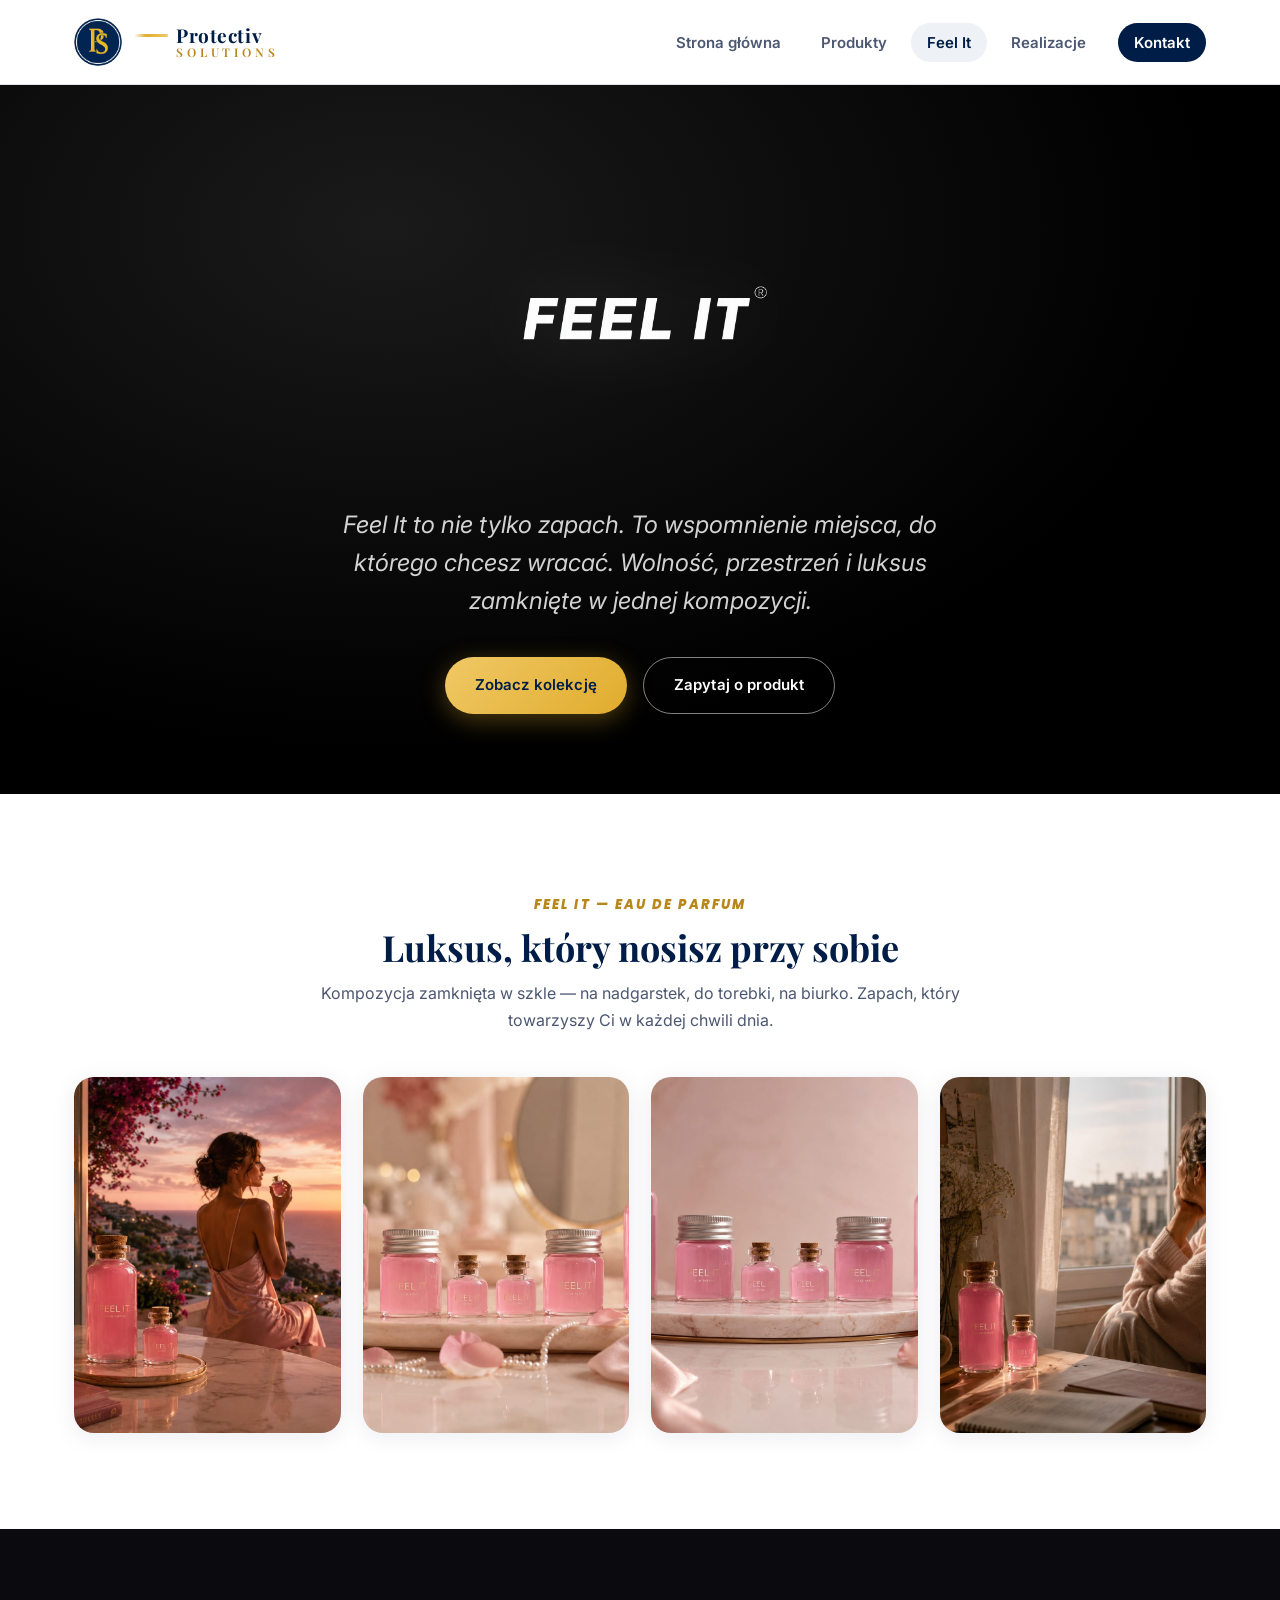
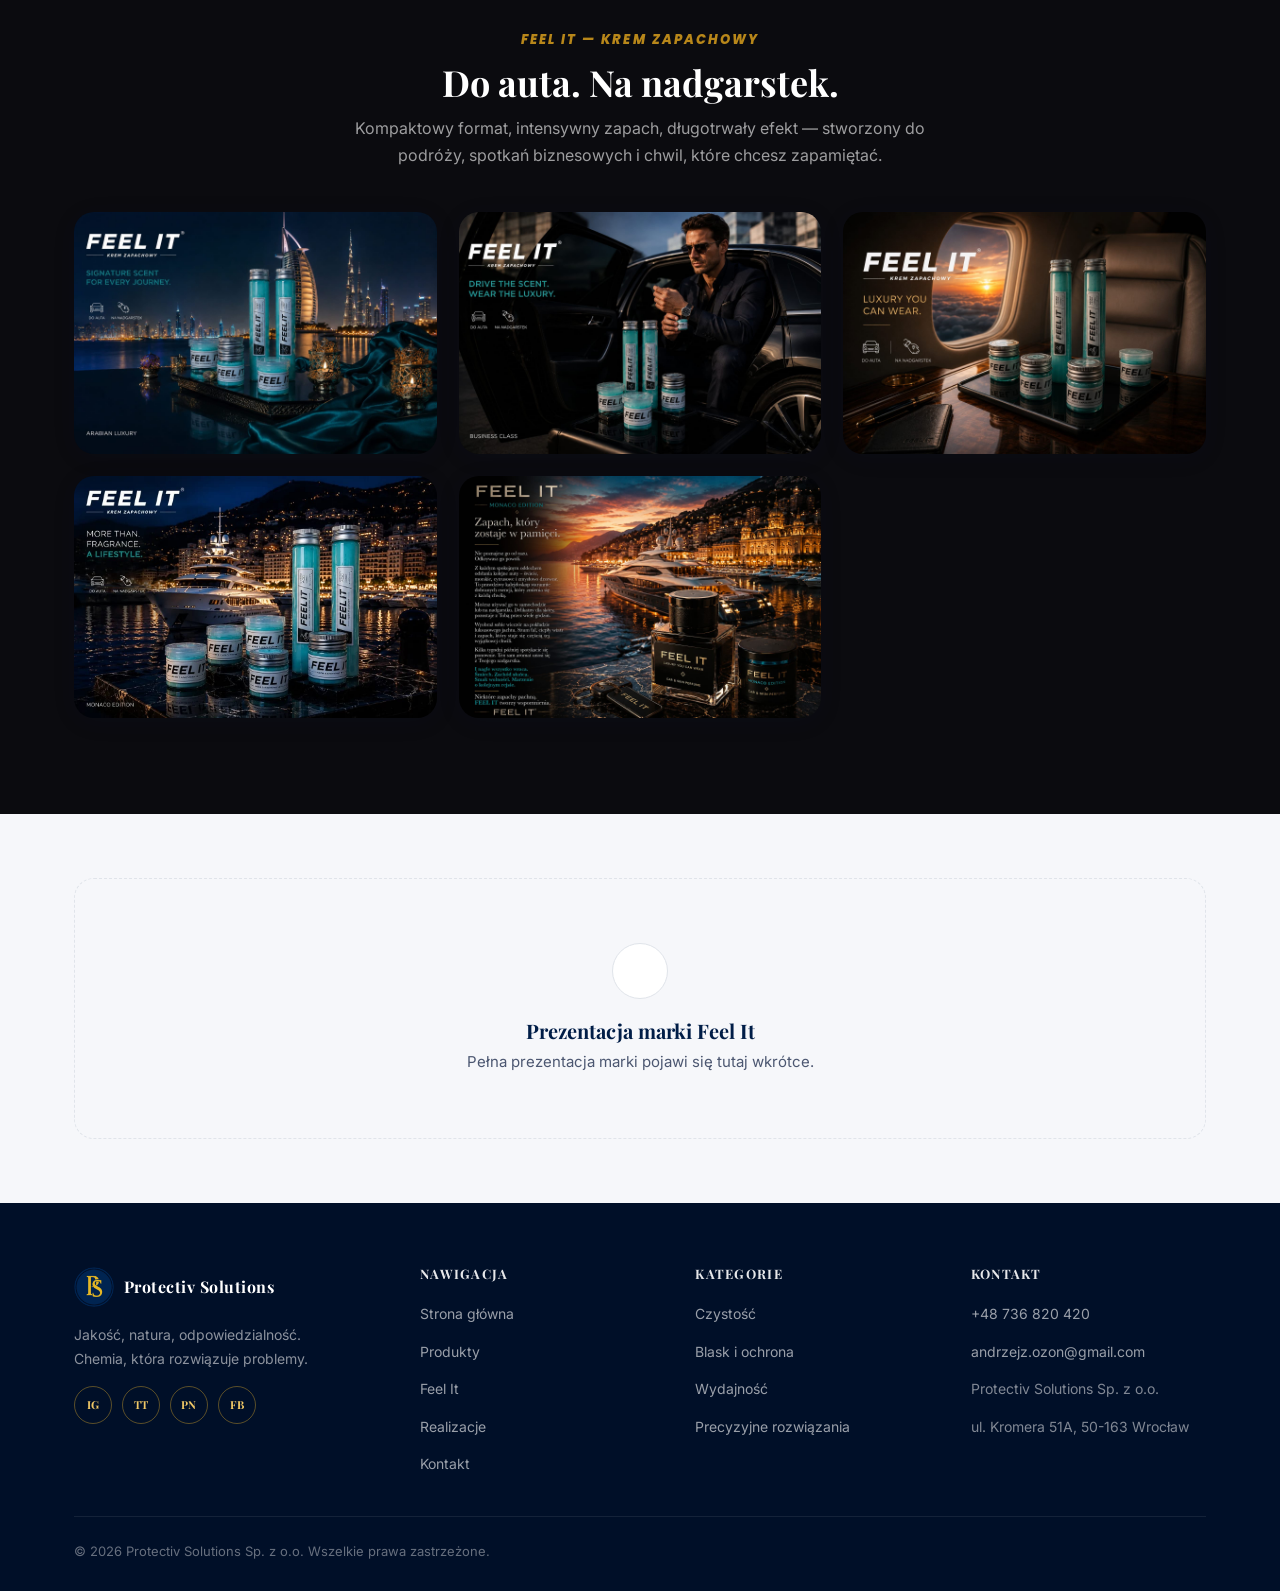
==== feel-it.html @ 3eb500e5 "feel it" ====
<!DOCTYPE html>
<html lang="pl">
<head>
  <meta charset="UTF-8" />
  <meta name="viewport" content="width=device-width, initial-scale=1.0" />
  <meta name="description" content="Feel It — marka Protectiv Solutions. Zapach, który zostaje w pamięci: Eau de Parfum i krem zapachowy do auta i na nadgarstek." />
  <title>Feel It — Protectiv Solutions</title>
  <link rel="icon" type="image/png" sizes="32x32" href="images/favicon-32.png">
  <link rel="icon" type="image/png" sizes="256x256" href="images/favicon-256.png">
  <link rel="preconnect" href="https://fonts.googleapis.com" />
  <link rel="preconnect" href="https://fonts.gstatic.com" crossorigin />
  <link href="https://fonts.googleapis.com/css2?family=Playfair+Display:wght@600;700&family=Poppins:ital,wght@0,800;1,800&family=Inter:wght@400;500;600;700&display=swap" rel="stylesheet" />
  <link rel="stylesheet" href="css/styles.css" />
  <link rel="stylesheet" href="css/realizacje.css" />
  <link rel="stylesheet" href="css/feel-it.css" />
  <script src="https://unpkg.com/lucide@latest/dist/umd/lucide.min.js" defer></script>
</head>
<body>

  <!-- ═══════════════════════════════════════════
       NAVIGATION
  ═══════════════════════════════════════════ -->
  <nav class="navbar" id="navbar">
    <div class="navbar-inner">
      <a href="index.html" class="navbar-logo">
        <img src="images/logo-icon.png" alt="Protectiv Solutions" class="navbar-logo-icon" />
        <div class="navbar-wordmark">
          <div class="navbar-wordmark-row">
            <span class="gold-dash"></span>
            <span class="navbar-wordmark-top">Protectiv</span>
          </div>
          <span class="navbar-wordmark-bottom">SOLUTIONS</span>
        </div>
      </a>
      <ul class="navbar-links" id="navbarLinks">
        <li><a href="index.html" class="navbar-link">Strona główna</a></li>
        <li><a href="produkty.html" class="navbar-link">Produkty</a></li>
        <li><a href="feel-it.html" class="navbar-link is-active">Feel It</a></li>
        <li><a href="realizacje.html" class="navbar-link">Realizacje</a></li>
        <li><a href="kontakt.html" class="navbar-link navbar-link-cta">Kontakt</a></li>
      </ul>
      <button class="navbar-hamburger" id="navbarHamburger" aria-label="Otwórz menu" aria-expanded="false">
        <span class="hamburger-bar"></span>
        <span class="hamburger-bar"></span>
        <span class="hamburger-bar"></span>
      </button>
    </div>
  </nav>

  <main>

  <!-- ═══════════════════════════════════════════
       HERO
  ═══════════════════════════════════════════ -->
  <section class="feelit-hero">
    <div class="container">
      <img src="images/feel-it/logo.png" alt="Feel It" class="feelit-hero-logo" />
      <p class="feelit-hero-tagline">Feel It to nie tylko zapach. To wspomnienie miejsca, do którego chcesz wracać. Wolność, przestrzeń i luksus zamknięte w jednej kompozycji.</p>
      <div class="feelit-hero-actions">
        <a href="#eau-de-parfum" class="btn btn-gold">Zobacz kolekcję</a>
        <a href="kontakt.html" class="btn btn-outline-light">Zapytaj o produkt</a>
      </div>
    </div>
  </section>

  <!-- ═══════════════════════════════════════════
       EAU DE PARFUM
  ═══════════════════════════════════════════ -->
  <section class="section" id="eau-de-parfum">
    <div class="container">
      <div class="feelit-collection-head">
        <span class="feelit-collection-label">Feel It — Eau de Parfum</span>
        <h2>Luksus, który nosisz przy sobie</h2>
        <p>Kompozycja zamknięta w szkle — na nadgarstek, do torebki, na biurko. Zapach, który towarzyszy Ci w każdej chwili dnia.</p>
      </div>
      <div class="feelit-gallery">
        <div class="feelit-gallery-item" data-lightbox-src="images/feel-it/luksus-1.jpg" data-lightbox-alt="Feel It — Eau de Parfum">
          <img src="images/feel-it/luksus-1.jpg" alt="Feel It — Eau de Parfum" loading="lazy" />
        </div>
        <div class="feelit-gallery-item" data-lightbox-src="images/feel-it/kilka-sztuk.jpg" data-lightbox-alt="Feel It — kolekcja flakonów">
          <img src="images/feel-it/kilka-sztuk.jpg" alt="Feel It — kolekcja flakonów" loading="lazy" />
        </div>
        <div class="feelit-gallery-item" data-lightbox-src="images/feel-it/poczatek.jpg" data-lightbox-alt="Feel It — początek historii">
          <img src="images/feel-it/poczatek.jpg" alt="Feel It — początek historii" loading="lazy" />
        </div>
        <div class="feelit-gallery-item" data-lightbox-src="images/feel-it/codziennosc.jpg" data-lightbox-alt="Feel It — w codzienności">
          <img src="images/feel-it/codziennosc.jpg" alt="Feel It — w codzienności" loading="lazy" />
        </div>
      </div>
    </div>
  </section>

  <!-- ═══════════════════════════════════════════
       KREM ZAPACHOWY
  ═══════════════════════════════════════════ -->
  <section class="section feelit-dark-section">
    <div class="container">
      <div class="feelit-collection-head">
        <span class="feelit-collection-label">Feel It — Krem zapachowy</span>
        <h2>Do auta. Na nadgarstek.</h2>
        <p>Kompaktowy format, intensywny zapach, długotrwały efekt — stworzony do podróży, spotkań biznesowych i chwil, które chcesz zapamiętać.</p>
      </div>
      <div class="feelit-gallery-dark">
        <div class="feelit-gallery-item" data-lightbox-src="images/feel-it/dubaj.jpg" data-lightbox-alt="Feel It — Arabian Luxury">
          <img src="images/feel-it/dubaj.jpg" alt="Feel It — Arabian Luxury" loading="lazy" />
        </div>
        <div class="feelit-gallery-item" data-lightbox-src="images/feel-it/biznes.jpg" data-lightbox-alt="Feel It — Business Class">
          <img src="images/feel-it/biznes.jpg" alt="Feel It — Business Class" loading="lazy" />
        </div>
        <div class="feelit-gallery-item" data-lightbox-src="images/feel-it/samolot.jpg" data-lightbox-alt="Feel It — Luxury You Can Wear">
          <img src="images/feel-it/samolot.jpg" alt="Feel It — Luxury You Can Wear" loading="lazy" />
        </div>
        <div class="feelit-gallery-item" data-lightbox-src="images/feel-it/monaco.jpg" data-lightbox-alt="Feel It — Monaco Edition">
          <img src="images/feel-it/monaco.jpg" alt="Feel It — Monaco Edition" loading="lazy" />
        </div>
        <div class="feelit-gallery-item" data-lightbox-src="images/feel-it/black-gold.jpg" data-lightbox-alt="Feel It — Monaco Edition, wersja Black &amp; Gold">
          <img src="images/feel-it/black-gold.jpg" alt="Feel It — Monaco Edition, wersja Black & Gold" loading="lazy" />
        </div>
      </div>
    </div>
  </section>

  <!-- ═══════════════════════════════════════════
       PREZENTACJA (placeholder)
  ═══════════════════════════════════════════ -->
  <section class="section-tight section-surface">
    <div class="container">
      <div class="feelit-presentation">
        <div class="feelit-presentation-icon"><i data-lucide="play-circle"></i></div>
        <h3>Prezentacja marki Feel It</h3>
        <p>Pełna prezentacja marki pojawi się tutaj wkrótce.</p>
      </div>
    </div>
  </section>

  </main>

  <!-- ═══════════════════════════════════════════
       LIGHTBOX
  ═══════════════════════════════════════════ -->
  <div class="gallery-lightbox" id="galleryLightbox">
    <button class="gallery-lightbox-close" aria-label="Zamknij"><i data-lucide="x"></i></button>
    <img src="" alt="" />
  </div>

  <!-- ═══════════════════════════════════════════
       FOOTER
  ═══════════════════════════════════════════ -->
  <footer class="site-footer">
    <div class="container">
      <div class="footer-layout">
        <div class="footer-brand">
          <div class="footer-logo-row">
            <img src="images/logo-icon.png" alt="Protectiv Solutions" class="footer-logo-icon" />
            <span class="footer-logo-text">Protectiv Solutions</span>
          </div>
          <p class="footer-tagline">Jakość, natura, odpowiedzialność. Chemia, która rozwiązuje problemy.</p>
          <div class="footer-social">
            <a href="https://www.instagram.com" target="_blank" rel="noopener" class="social-badge" aria-label="Instagram">IG</a>
            <a href="https://www.tiktok.com/@protective_solutions" target="_blank" rel="noopener" class="social-badge" aria-label="TikTok">TT</a>
            <a href="https://www.pinterest.com" target="_blank" rel="noopener" class="social-badge" aria-label="Pinterest">PN</a>
            <a href="https://www.facebook.com" target="_blank" rel="noopener" class="social-badge" aria-label="Facebook">FB</a>
          </div>
        </div>
        <div class="footer-links-group">
          <h4 class="footer-links-title">Nawigacja</h4>
          <ul class="footer-links-list">
            <li><a href="index.html" class="footer-link">Strona główna</a></li>
            <li><a href="produkty.html" class="footer-link">Produkty</a></li>
            <li><a href="feel-it.html" class="footer-link">Feel It</a></li>
            <li><a href="realizacje.html" class="footer-link">Realizacje</a></li>
            <li><a href="kontakt.html" class="footer-link">Kontakt</a></li>
          </ul>
        </div>
        <div class="footer-links-group">
          <h4 class="footer-links-title">Kategorie</h4>
          <ul class="footer-links-list">
            <li><a href="produkty.html#czystosc" class="footer-link">Czystość</a></li>
            <li><a href="produkty.html#blask-i-ochrona" class="footer-link">Blask i ochrona</a></li>
            <li><a href="produkty.html#wydajnosc" class="footer-link">Wydajność</a></li>
            <li><a href="produkty.html#precyzyjne-rozwiazania" class="footer-link">Precyzyjne rozwiązania</a></li>
          </ul>
        </div>
        <div class="footer-links-group">
          <h4 class="footer-links-title">Kontakt</h4>
          <ul class="footer-links-list">
            <li><a href="tel:+48736820420" class="footer-link">+48 736 820 420</a></li>
            <li><a href="mailto:andrzejz.ozon@gmail.com" class="footer-link">andrzejz.ozon@gmail.com</a></li>
            <li><span class="footer-link-plain">Protectiv Solutions Sp. z o.o.</span></li>
            <li><span class="footer-link-plain">ul. Kromera 51A, 50-163 Wrocław</span></li>
          </ul>
        </div>
      </div>
      <div class="footer-bottom">
        <span>© 2026 Protectiv Solutions Sp. z o.o. Wszelkie prawa zastrzeżone.</span>
      </div>
    </div>
  </footer>

  <script src="js/script.js"></script>
</body>
</html>
---- css/styles.css ----
/* ═══════════════════════════════════════════════════════════════
   PROTECTIV SOLUTIONS – STYLESHEET (base/shared)
   Fonts: Playfair Display (nagłówki/logo) + Inter (tekst)
   Paleta 60/30/10 — biały 60% / granat 30% / złoto 10%
═══════════════════════════════════════════════════════════════ */

:root {
  /* --- brand core (sampled from logo) --- */
  --color-navy:            #001d47;
  --color-navy-700:        #062a5c;
  --color-navy-600:        #0b3a78;
  --color-navy-soft:       #0f2d55;
  --color-gold:            #e0ac2c;
  --color-gold-light:      #f0c866;
  --color-gold-dark:       #b8871a;

  /* --- 60/30/10 surfaces --- */
  --color-bg:              #ffffff;
  --color-surface:         #f6f7fa;
  --color-surface-alt:     #eef1f6;
  --color-border:          #e0e4ea;

  --color-text-primary:    #10192b;
  --color-text-secondary:  #4c5771;
  --color-text-muted:      #8790a3;
  --color-text-on-navy:    #ffffff;
  --color-text-on-navy-muted: rgba(255,255,255,0.72);

  --font-display: 'Playfair Display', serif;
  --font-body:    'Inter', sans-serif;

  --radius-sm: 6px;
  --radius-md: 12px;
  --radius-lg: 20px;
  --radius-pill: 999px;

  --shadow-card:       0 4px 24px rgba(0, 29, 71, 0.08);
  --shadow-card-hover: 0 12px 40px rgba(0, 29, 71, 0.16);
  --shadow-gold:       0 6px 24px rgba(224, 172, 44, 0.35);

  --transition-fast: 0.15s ease;
  --transition-base: 0.3s ease;

  --navbar-height: 84px;
  --container-max: 1180px;
  --container-padding: 24px;
}

/* ─── RESET & BASE ───────────────────────────────────────────── */
*, *::before, *::after { box-sizing: border-box; margin: 0; padding: 0; }

html { scroll-behavior: smooth; }

body {
  font-family: var(--font-body);
  background: var(--color-bg);
  color: var(--color-text-primary);
  line-height: 1.65;
  -webkit-font-smoothing: antialiased;
}

a { color: inherit; text-decoration: none; }
ul { list-style: none; }
img { display: block; max-width: 100%; }
button { cursor: pointer; font-family: var(--font-body); border: none; background: none; }

.container {
  max-width: var(--container-max);
  margin: 0 auto;
  padding: 0 var(--container-padding);
}

h1, h2, h3, h4 { font-family: var(--font-display); font-weight: 700; color: var(--color-navy); line-height: 1.15; }

.section { padding: 96px 0; }
.section-tight { padding: 64px 0; }
.section-navy { background: var(--color-navy); color: var(--color-text-on-navy); }
.section-navy h2, .section-navy h3 { color: var(--color-text-on-navy); }
.section-surface { background: var(--color-surface); }

.section-eyebrow {
  display: inline-flex;
  align-items: center;
  gap: 10px;
  font-family: var(--font-body);
  font-size: 13px;
  font-weight: 700;
  letter-spacing: 0.16em;
  text-transform: uppercase;
  color: var(--color-gold-dark);
  margin-bottom: 14px;
}
.section-navy .section-eyebrow { color: var(--color-gold); }
.section-eyebrow::before {
  content: '';
  display: block;
  width: 30px;
  height: 2px;
  background: linear-gradient(90deg, var(--color-gold), transparent);
}

.section-title { font-size: clamp(28px, 4vw, 42px); margin-bottom: 18px; }
.section-lead { font-size: 17px; color: var(--color-text-secondary); max-width: 640px; }
.section-navy .section-lead { color: var(--color-text-on-navy-muted); }
.section-head { margin-bottom: 48px; }
.section-head-center { text-align: center; margin-left: auto; margin-right: auto; }
.section-head-center .section-lead { margin-left: auto; margin-right: auto; }

/* ─── ELONGATED GOLD DASH (brand motif) ──────────────────────── */
.gold-dash {
  display: inline-block;
  width: 34px;
  height: 3px;
  border-radius: var(--radius-pill);
  background: linear-gradient(90deg, transparent, var(--color-gold) 35%, var(--color-gold-light));
  vertical-align: middle;
}
.gold-dash-end { background: linear-gradient(90deg, var(--color-gold-light), var(--color-gold) 65%, transparent); }

/* ─── BUTTONS ─────────────────────────────────────────────────── */
.btn {
  display: inline-flex;
  align-items: center;
  gap: 10px;
  padding: 15px 30px;
  border-radius: var(--radius-pill);
  font-family: var(--font-body);
  font-weight: 600;
  font-size: 15px;
  letter-spacing: 0.01em;
  transition: transform var(--transition-fast), box-shadow var(--transition-fast), background var(--transition-fast), color var(--transition-fast);
  white-space: nowrap;
}
.btn-gold {
  background: linear-gradient(135deg, var(--color-gold-light), var(--color-gold));
  color: var(--color-navy);
  box-shadow: var(--shadow-gold);
}
.btn-gold:hover { transform: translateY(-2px); box-shadow: 0 14px 32px rgba(224, 172, 44, 0.45); }

.btn-outline-navy {
  border: 1.5px solid var(--color-navy);
  color: var(--color-navy);
}
.btn-outline-navy:hover { background: var(--color-navy); color: #fff; }

.btn-outline-light {
  border: 1.5px solid rgba(255,255,255,0.5);
  color: #fff;
}
.btn-outline-light:hover { background: #fff; color: var(--color-navy); }

/* ─── NAVBAR ──────────────────────────────────────────────────── */
.navbar {
  position: sticky;
  top: 0;
  z-index: 100;
  background: rgba(255,255,255,0.96);
  backdrop-filter: blur(10px);
  border-bottom: 1px solid var(--color-border);
}
.navbar-inner {
  max-width: var(--container-max);
  margin: 0 auto;
  padding: 0 var(--container-padding);
  height: var(--navbar-height);
  display: flex;
  align-items: center;
  justify-content: space-between;
  gap: 24px;
}

.navbar-logo { display: flex; align-items: center; gap: 12px; }
.navbar-logo-icon { width: 48px; height: 48px; border-radius: 50%; }
.navbar-wordmark { display: flex; flex-direction: column; line-height: 1.05; }
.navbar-wordmark-row { display: flex; align-items: center; gap: 8px; }
.navbar-wordmark-top {
  font-family: var(--font-display);
  font-size: 19px;
  font-weight: 700;
  color: var(--color-navy);
  letter-spacing: 0.03em;
}
.navbar-wordmark-bottom {
  font-family: var(--font-display);
  font-size: 12px;
  font-weight: 600;
  letter-spacing: 0.32em;
  color: var(--color-gold-dark);
  margin-left: 42px;
}

.navbar-links { display: flex; align-items: center; gap: 8px; }
.navbar-link {
  padding: 10px 16px;
  border-radius: var(--radius-pill);
  font-size: 15px;
  font-weight: 600;
  color: var(--color-text-secondary);
  transition: color var(--transition-fast), background var(--transition-fast);
}
.navbar-link:hover { color: var(--color-navy); background: var(--color-surface); }
.navbar-link.is-active { color: var(--color-navy); background: var(--color-surface-alt); }
.navbar-link-cta {
  background: var(--color-navy);
  color: #fff !important;
  margin-left: 8px;
}
.navbar-link-cta:hover { background: var(--color-navy-700); }

.navbar-hamburger {
  display: none;
  flex-direction: column;
  justify-content: center;
  gap: 5px;
  width: 40px;
  height: 40px;
}
.hamburger-bar { width: 22px; height: 2px; background: var(--color-navy); border-radius: 2px; transition: transform var(--transition-fast), opacity var(--transition-fast); margin: 0 auto; }
.navbar-hamburger.is-open .hamburger-bar:nth-child(1) { transform: translateY(7px) rotate(45deg); }
.navbar-hamburger.is-open .hamburger-bar:nth-child(2) { opacity: 0; }
.navbar-hamburger.is-open .hamburger-bar:nth-child(3) { transform: translateY(-7px) rotate(-45deg); }

/* ─── HERO ────────────────────────────────────────────────────── */
.hero {
  position: relative;
  background: radial-gradient(ellipse at top right, var(--color-navy-600) 0%, var(--color-navy) 55%, #000f28 100%);
  color: #fff;
  overflow: hidden;
  padding: 100px 0 110px;
}
.hero::before {
  content: '';
  position: absolute;
  inset: 0;
  background-image:
    linear-gradient(rgba(224,172,44,0.06) 1px, transparent 1px),
    linear-gradient(90deg, rgba(224,172,44,0.06) 1px, transparent 1px);
  background-size: 48px 48px;
  mask-image: radial-gradient(ellipse at center, black, transparent 75%);
  pointer-events: none;
}
.hero-inner {
  position: relative;
  max-width: var(--container-max);
  margin: 0 auto;
  padding: 0 var(--container-padding);
  text-align: center;
  display: flex;
  flex-direction: column;
  align-items: center;
}
.hero-icon { width: 96px; height: 96px; border-radius: 50%; margin-bottom: 28px; box-shadow: 0 0 0 1px rgba(224,172,44,0.4), 0 20px 60px rgba(0,0,0,0.45); }
.hero-badge {
  display: inline-flex;
  align-items: center;
  gap: 8px;
  padding: 8px 18px;
  border-radius: var(--radius-pill);
  border: 1px solid rgba(224,172,44,0.4);
  background: rgba(224,172,44,0.08);
  color: var(--color-gold-light);
  font-size: 13px;
  font-weight: 600;
  letter-spacing: 0.08em;
  text-transform: uppercase;
  margin-bottom: 24px;
}
.hero-title {
  font-size: clamp(34px, 6vw, 58px);
  color: #fff;
  max-width: 820px;
  margin-bottom: 22px;
}
.hero-title em { color: var(--color-gold-light); font-style: normal; }
.hero-subtitle {
  font-size: 18px;
  color: rgba(255,255,255,0.78);
  max-width: 620px;
  margin-bottom: 40px;
}
.hero-actions { display: flex; gap: 16px; flex-wrap: wrap; justify-content: center; margin-bottom: 56px; }
.hero-stats {
  display: flex;
  gap: 0;
  border-top: 1px solid rgba(255,255,255,0.12);
  padding-top: 32px;
  width: 100%;
  max-width: 640px;
  justify-content: space-between;
}
.hero-stat { display: flex; flex-direction: column; gap: 4px; }
.hero-stat-value { font-family: var(--font-display); font-size: 30px; font-weight: 700; color: var(--color-gold-light); }
.hero-stat-label { font-size: 13px; color: rgba(255,255,255,0.6); }

/* ─── CARD GRID (misja / kategorie skrót) ────────────────────── */
.value-grid {
  display: grid;
  grid-template-columns: repeat(3, 1fr);
  gap: 28px;
}
.value-card {
  background: #fff;
  border: 1px solid var(--color-border);
  border-radius: var(--radius-lg);
  padding: 32px;
  box-shadow: var(--shadow-card);
  transition: transform var(--transition-base), box-shadow var(--transition-base);
}
.value-card:hover { transform: translateY(-4px); box-shadow: var(--shadow-card-hover); }
.value-card-icon {
  width: 52px; height: 52px;
  border-radius: 14px;
  background: var(--color-navy);
  color: var(--color-gold-light);
  display: flex; align-items: center; justify-content: center;
  margin-bottom: 20px;
}
.value-card-icon svg { width: 24px; height: 24px; }
.value-card h3 { font-size: 19px; margin-bottom: 10px; }
.value-card p { font-size: 15px; color: var(--color-text-secondary); }

.mission-layout { display: grid; grid-template-columns: 0.85fr 1.15fr; gap: 64px; align-items: center; }
.mission-media { border-radius: var(--radius-lg); overflow: hidden; box-shadow: var(--shadow-card); }
.mission-copy p { color: var(--color-text-on-navy-muted); font-size: 16px; margin-bottom: 18px; }
.mission-copy p:last-child { margin-bottom: 0; color: var(--color-gold-light); font-weight: 600; font-family: var(--font-display); font-size: 20px; }

/* ─── CATEGORY TEASER (index) ────────────────────────────────── */
.category-teaser-grid { display: grid; grid-template-columns: repeat(4, 1fr); gap: 24px; }
.category-teaser {
  position: relative;
  border-radius: var(--radius-lg);
  padding: 28px 24px;
  background: var(--color-surface);
  border: 1px solid var(--color-border);
  transition: transform var(--transition-base), box-shadow var(--transition-base), border-color var(--transition-base);
}
.category-teaser:hover { transform: translateY(-6px); box-shadow: var(--shadow-card-hover); border-color: var(--color-gold); }
.category-teaser-index { font-family: var(--font-display); font-size: 13px; color: var(--color-gold-dark); font-weight: 700; letter-spacing: 0.1em; margin-bottom: 14px; }
.category-teaser h3 { font-size: 18px; margin-bottom: 10px; }
.category-teaser p { font-size: 14px; color: var(--color-text-secondary); margin-bottom: 18px; }
.category-teaser-link { font-size: 14px; font-weight: 700; color: var(--color-navy); display: inline-flex; align-items: center; gap: 6px; }
.category-teaser-link svg { width: 15px; height: 15px; transition: transform var(--transition-fast); }
.category-teaser:hover .category-teaser-link svg { transform: translateX(4px); }

/* ─── MARKI / PARTNERZY STRIP ────────────────────────────────── */
.brand-strip-label { font-size: 13px; font-weight: 700; letter-spacing: 0.14em; text-transform: uppercase; color: var(--color-text-muted); text-align: center; margin-bottom: 28px; }
.brand-strip-row { display: flex; align-items: center; justify-content: center; gap: 40px; flex-wrap: wrap; margin-bottom: 56px; }
.brand-strip-row:last-child { margin-bottom: 0; }
.brand-logo {
  height: 64px; width: 64px;
  border-radius: 14px;
  object-fit: cover;
  filter: grayscale(15%);
  box-shadow: var(--shadow-card);
  transition: transform var(--transition-fast), filter var(--transition-fast);
}
.brand-logo:hover { transform: scale(1.06); filter: grayscale(0); }
.brand-logo-wide { width: auto; max-width: 140px; height: 56px; object-fit: contain; background: #fff; padding: 8px 14px; }

/* ─── CTA BAND ────────────────────────────────────────────────── */
.cta-band {
  background: linear-gradient(120deg, var(--color-navy), var(--color-navy-600));
  border-radius: var(--radius-lg);
  padding: 56px;
  display: flex;
  align-items: center;
  justify-content: space-between;
  gap: 32px;
  flex-wrap: wrap;
  color: #fff;
}
.cta-band h2 { color: #fff; margin-bottom: 8px; font-size: 28px; }
.cta-band p { color: rgba(255,255,255,0.75); }
.cta-band-actions { display: flex; gap: 14px; flex-wrap: wrap; }

/* ─── FOOTER ──────────────────────────────────────────────────── */
.site-footer { background: #000f28; color: rgba(255,255,255,0.7); padding: 64px 0 28px; }
.footer-layout { display: grid; grid-template-columns: 1.3fr 1fr 1fr 1fr; gap: 40px; padding-bottom: 40px; border-bottom: 1px solid rgba(255,255,255,0.08); }
.footer-brand { display: flex; flex-direction: column; gap: 16px; }
.footer-logo-row { display: flex; align-items: center; gap: 10px; }
.footer-logo-icon { width: 40px; height: 40px; border-radius: 50%; }
.footer-logo-text { font-family: var(--font-display); font-size: 16px; font-weight: 700; color: #fff; letter-spacing: 0.03em; }
.footer-tagline { font-size: 14px; color: rgba(255,255,255,0.55); max-width: 240px; }
.footer-social { display: flex; gap: 10px; }
.social-badge {
  width: 38px; height: 38px;
  border-radius: 50%;
  border: 1px solid rgba(224,172,44,0.4);
  display: flex; align-items: center; justify-content: center;
  font-family: var(--font-display);
  font-size: 11px;
  font-weight: 700;
  letter-spacing: 0.02em;
  color: var(--color-gold-light);
  transition: background var(--transition-fast), color var(--transition-fast), transform var(--transition-fast);
}
.social-badge:hover { background: var(--color-gold); color: var(--color-navy); transform: translateY(-2px); }

.footer-links-title { font-size: 13px; font-weight: 700; letter-spacing: 0.1em; text-transform: uppercase; color: rgba(255,255,255,0.9); margin-bottom: 18px; }
.footer-links-list { display: flex; flex-direction: column; gap: 11px; }
.footer-link { font-size: 14px; color: rgba(255,255,255,0.6); transition: color var(--transition-fast); }
.footer-link:hover { color: var(--color-gold-light); }
.footer-link-plain { font-size: 14px; color: rgba(255,255,255,0.5); }

.footer-bottom { padding-top: 24px; display: flex; align-items: center; justify-content: space-between; flex-wrap: wrap; gap: 12px; font-size: 13px; color: rgba(255,255,255,0.4); }

/* ─── RESPONSIVE ──────────────────────────────────────────────── */
@media (max-width: 960px) {
  .mission-layout { grid-template-columns: 1fr; }
  .value-grid { grid-template-columns: 1fr 1fr; }
  .category-teaser-grid { grid-template-columns: 1fr 1fr; }
  .footer-layout { grid-template-columns: 1fr 1fr; }
}

@media (max-width: 780px) {
  .navbar-links {
    position: fixed;
    top: var(--navbar-height);
    left: 0;
    right: 0;
    background: #fff;
    flex-direction: column;
    align-items: stretch;
    padding: 16px;
    gap: 4px;
    border-bottom: 1px solid var(--color-border);
    box-shadow: var(--shadow-card);
    transform: translateY(-130%);
    opacity: 0;
    transition: transform var(--transition-base), opacity var(--transition-base);
  }
  .navbar-links.is-open { transform: translateY(0); opacity: 1; }
  .navbar-link { text-align: center; }
  .navbar-link-cta { margin-left: 0; }
  .navbar-hamburger { display: flex; }
  .navbar-wordmark-bottom { margin-left: 0; }

  .value-grid { grid-template-columns: 1fr; }
  .category-teaser-grid { grid-template-columns: 1fr; }
  .footer-layout { grid-template-columns: 1fr; }
  .cta-band { padding: 36px; flex-direction: column; text-align: center; }
  .hero-stats { flex-wrap: wrap; gap: 24px; justify-content: center; }
}
---- css/realizacje.css ----
/* ═══════════════════════════════════════════════════════════════
   REALIZACJE – galeria multimedialna
═══════════════════════════════════════════════════════════════ */

.gallery-grid {
  column-count: 4;
  column-gap: 22px;
}
.gallery-item {
  position: relative;
  border-radius: var(--radius-lg);
  overflow: hidden;
  background: var(--color-navy);
  box-shadow: var(--shadow-card);
  cursor: zoom-in;
  break-inside: avoid;
  margin-bottom: 22px;
  display: block;
}
.gallery-item img {
  display: block;
  width: 100%;
  height: auto;
  transition: transform 0.5s ease;
}
.gallery-item:hover img { transform: scale(1.06); }
.gallery-item-caption {
  position: absolute;
  inset: auto 0 0 0;
  padding: 14px 16px;
  background: linear-gradient(0deg, rgba(0,15,40,0.88), transparent);
  color: #fff;
}
.gallery-item-caption p { font-family: var(--font-display); font-size: 15px; }

@media (max-width: 1080px) {
  .gallery-grid { column-count: 3; }
}
@media (max-width: 780px) {
  .gallery-grid { column-count: 2; }
}
@media (max-width: 480px) {
  .gallery-grid { column-count: 1; }
}

.gallery-lightbox {
  position: fixed;
  inset: 0;
  background: rgba(0, 8, 22, 0.92);
  display: flex;
  align-items: center;
  justify-content: center;
  padding: 40px;
  z-index: 200;
  opacity: 0;
  pointer-events: none;
  transition: opacity var(--transition-base);
}
.gallery-lightbox.is-open { opacity: 1; pointer-events: auto; }
.gallery-lightbox img { max-width: 100%; max-height: 86vh; border-radius: var(--radius-md); box-shadow: 0 30px 80px rgba(0,0,0,0.5); }
.gallery-lightbox-close {
  position: absolute;
  top: 28px; right: 32px;
  width: 44px; height: 44px;
  border-radius: 50%;
  border: 1px solid rgba(255,255,255,0.3);
  color: #fff;
  display: flex; align-items: center; justify-content: center;
}
.gallery-lightbox-close:hover { background: var(--color-gold); border-color: var(--color-gold); color: var(--color-navy); }

.social-embed-band {
  background: var(--color-navy);
  border-radius: var(--radius-lg);
  padding: 56px;
  display: flex;
  align-items: center;
  justify-content: space-between;
  gap: 32px;
  flex-wrap: wrap;
  color: #fff;
}
.social-embed-band-icon {
  width: 64px; height: 64px;
  border-radius: 50%;
  background: linear-gradient(135deg, var(--color-gold-light), var(--color-gold));
  display: flex; align-items: center; justify-content: center;
  color: var(--color-navy);
  font-family: var(--font-display);
  font-weight: 700;
  font-size: 18px;
  flex-shrink: 0;
}
.social-embed-band-text h3 { color: #fff; font-size: 22px; margin-bottom: 6px; }
.social-embed-band-text p { color: rgba(255,255,255,0.7); font-size: 15px; }
.social-embed-band-left { display: flex; align-items: center; gap: 20px; }

@media (max-width: 620px) {
  .social-embed-band { padding: 32px; }
}
---- css/feel-it.css ----
/* ═══════════════════════════════════════════════════════════════
   FEEL IT — strona marki
   Font wordmarku: Poppins ExtraBold + skew (przybliżenie logotypu)
═══════════════════════════════════════════════════════════════ */

.feelit-wordmark {
  font-family: 'Poppins', sans-serif;
  font-weight: 800;
  font-style: italic;
  letter-spacing: -0.01em;
  transform: skewX(-6deg);
  display: inline-block;
}

/* ─── HERO ────────────────────────────────────────────────────── */
.feelit-hero {
  position: relative;
  background: radial-gradient(ellipse at 30% 20%, #1a1a1a 0%, #000 65%);
  color: #fff;
  padding: 90px 0 80px;
  overflow: hidden;
  text-align: center;
}
.feelit-hero-logo {
  max-width: 460px;
  width: 80%;
  margin: 0 auto 8px;
  filter: drop-shadow(0 0 40px rgba(255,255,255,0.15));
}
.feelit-hero-tagline {
  font-size: clamp(18px, 2.4vw, 24px);
  line-height: 1.6;
  max-width: 680px;
  margin: 24px auto 36px;
  color: rgba(255,255,255,0.82);
  font-style: italic;
}
.feelit-hero-actions { display: flex; gap: 16px; justify-content: center; flex-wrap: wrap; }

/* ─── SECTION HEADS ──────────────────────────────────────────── */
.feelit-collection-head { text-align: center; max-width: 640px; margin: 0 auto 44px; }
.feelit-collection-label {
  font-family: 'Poppins', sans-serif;
  font-weight: 800;
  font-style: italic;
  font-size: 13px;
  letter-spacing: 0.16em;
  text-transform: uppercase;
  color: var(--color-gold-dark);
  margin-bottom: 12px;
  display: inline-block;
}
.feelit-collection-head h2 { font-size: clamp(26px, 3.6vw, 36px); margin-bottom: 12px; }
.feelit-collection-head p { color: var(--color-text-secondary); font-size: 16px; }

/* ─── GALLERY (Eau de Parfum, jasna sekcja) ─────────────────── */
.feelit-gallery {
  display: grid;
  grid-template-columns: repeat(4, 1fr);
  gap: 22px;
}
.feelit-gallery-item {
  border-radius: var(--radius-lg);
  overflow: hidden;
  box-shadow: var(--shadow-card);
  cursor: zoom-in;
  aspect-ratio: 3/4;
}
.feelit-gallery-item img { width: 100%; height: 100%; object-fit: cover; transition: transform .5s ease; }
.feelit-gallery-item:hover img { transform: scale(1.06); }

/* ─── GALLERY (Krem zapachowy, ciemna sekcja) ───────────────── */
.feelit-dark-section { background: #0b0b0f; }
.feelit-dark-section .feelit-collection-head p { color: rgba(255,255,255,0.6); }
.feelit-dark-section .feelit-collection-head h2 { color: #fff; }
.feelit-gallery-dark {
  display: grid;
  grid-template-columns: repeat(3, 1fr);
  gap: 22px;
}
.feelit-gallery-dark .feelit-gallery-item { aspect-ratio: 3/2; }

/* ─── PREZENTACJA (placeholder) ─────────────────────────────── */
.feelit-presentation {
  border: 1.5px dashed var(--color-border);
  border-radius: var(--radius-lg);
  padding: 64px 32px;
  text-align: center;
  background: var(--color-surface);
}
.feelit-presentation-icon {
  width: 56px; height: 56px;
  border-radius: 50%;
  background: #fff;
  border: 1px solid var(--color-border);
  display: flex; align-items: center; justify-content: center;
  margin: 0 auto 20px;
  color: var(--color-gold-dark);
}
.feelit-presentation-icon svg { width: 24px; height: 24px; }
.feelit-presentation h3 { font-size: 20px; margin-bottom: 8px; }
.feelit-presentation p { color: var(--color-text-secondary); font-size: 15px; max-width: 420px; margin: 0 auto; }

@media (max-width: 960px) {
  .feelit-gallery { grid-template-columns: 1fr 1fr; }
  .feelit-gallery-dark { grid-template-columns: 1fr 1fr; }
}
@media (max-width: 560px) {
  .feelit-gallery { grid-template-columns: 1fr; }
  .feelit-gallery-dark { grid-template-columns: 1fr; }
}
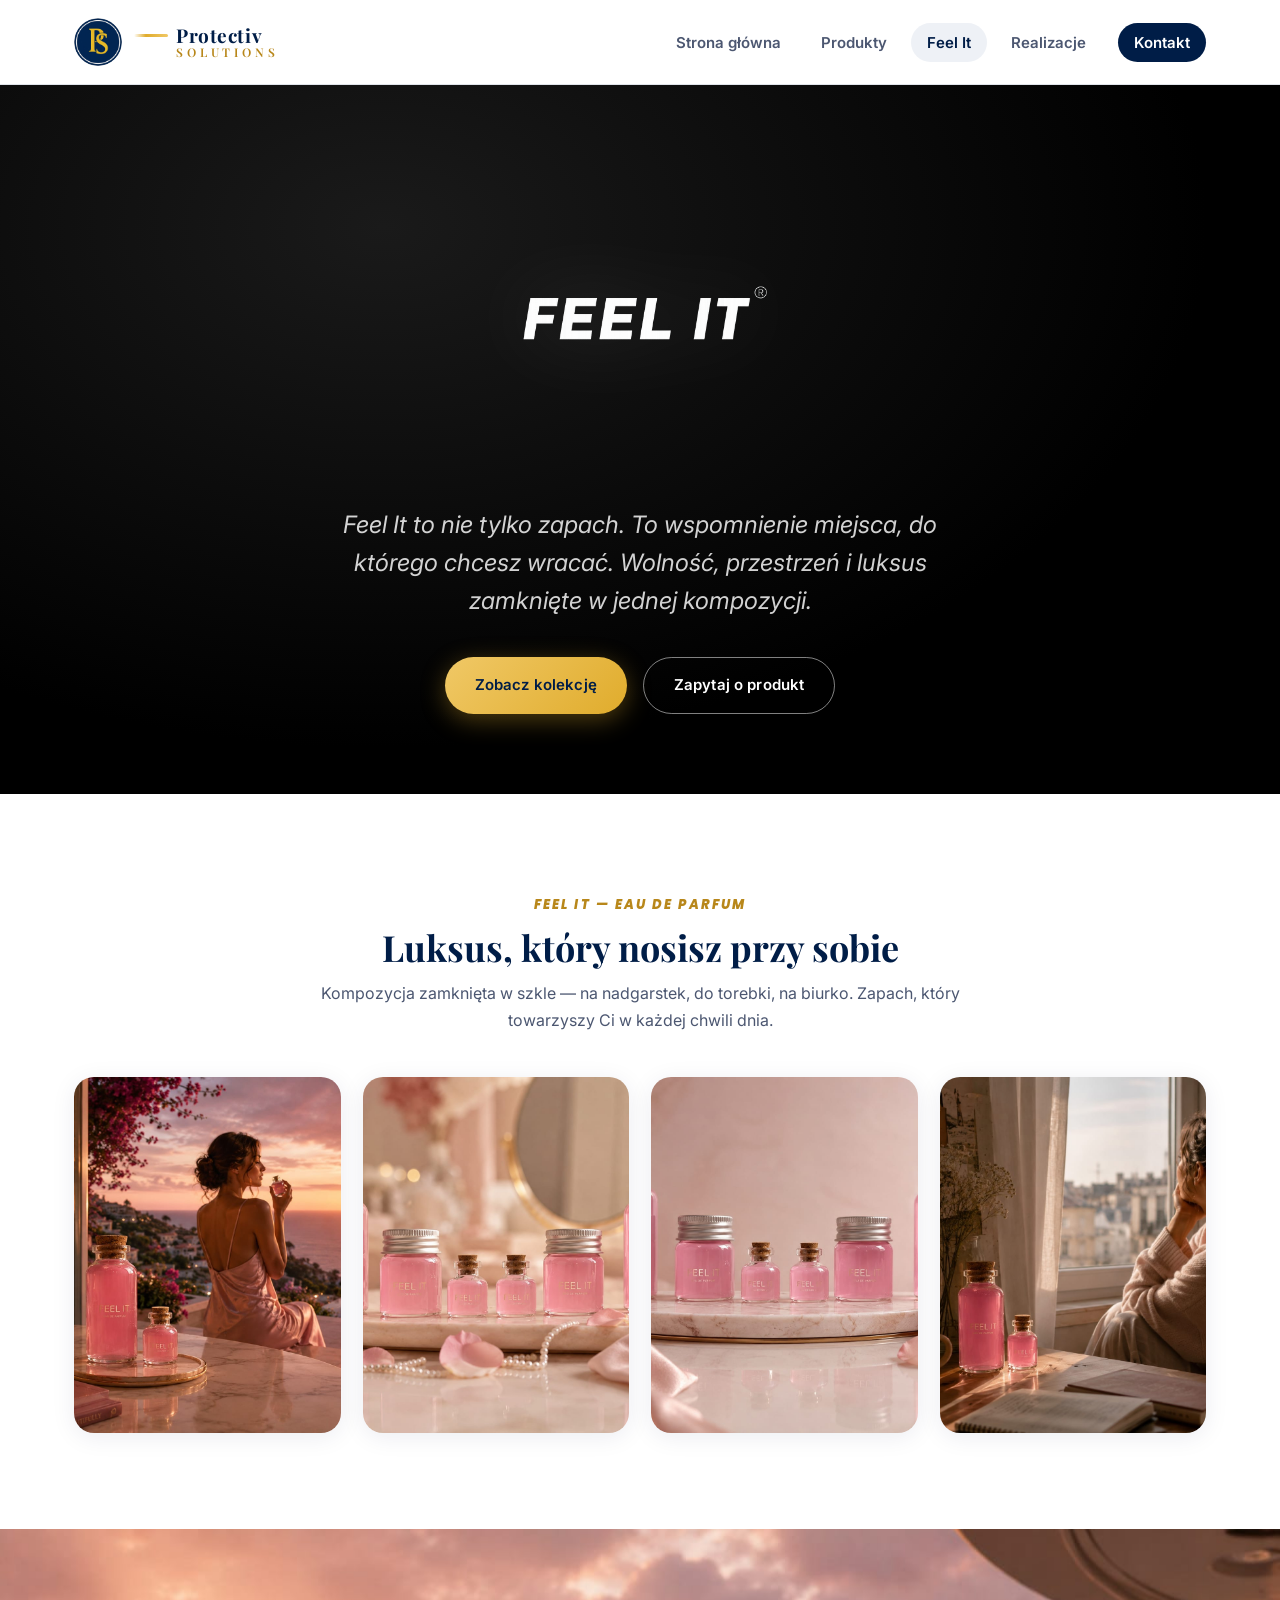
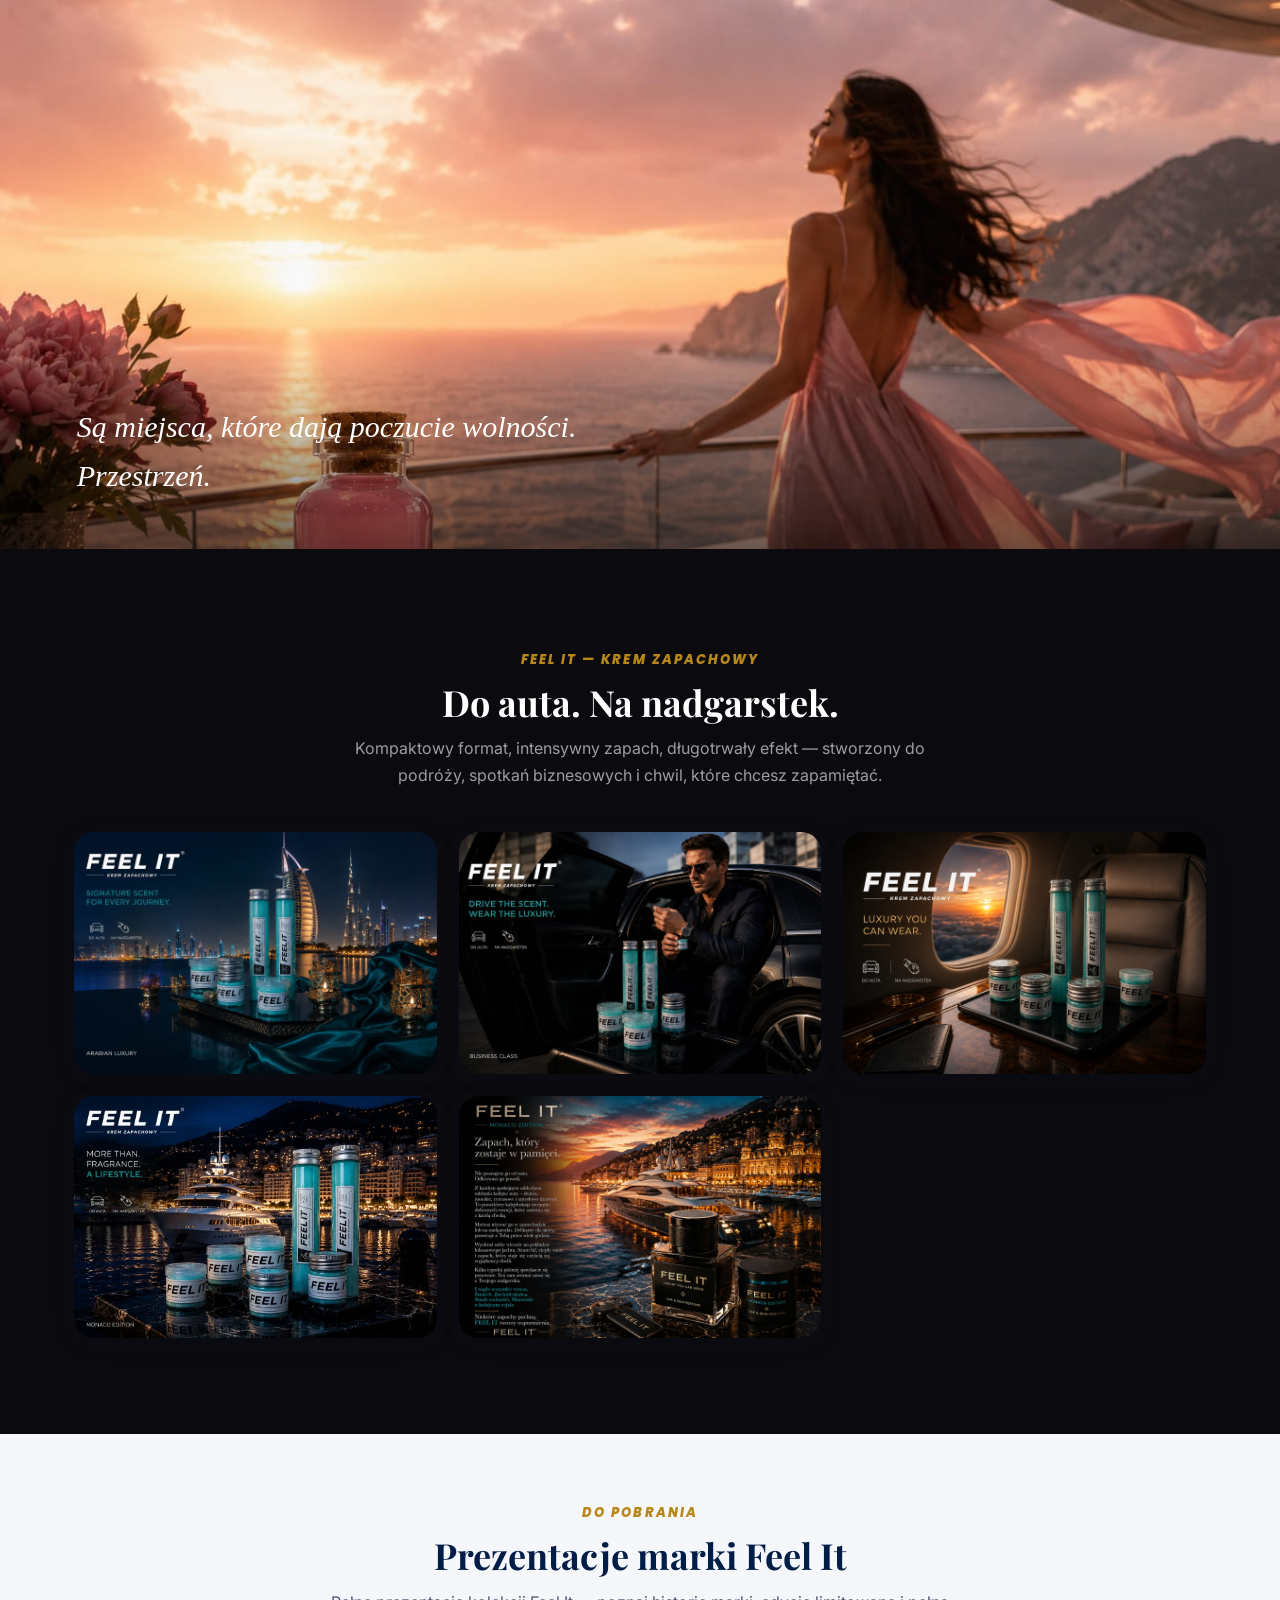
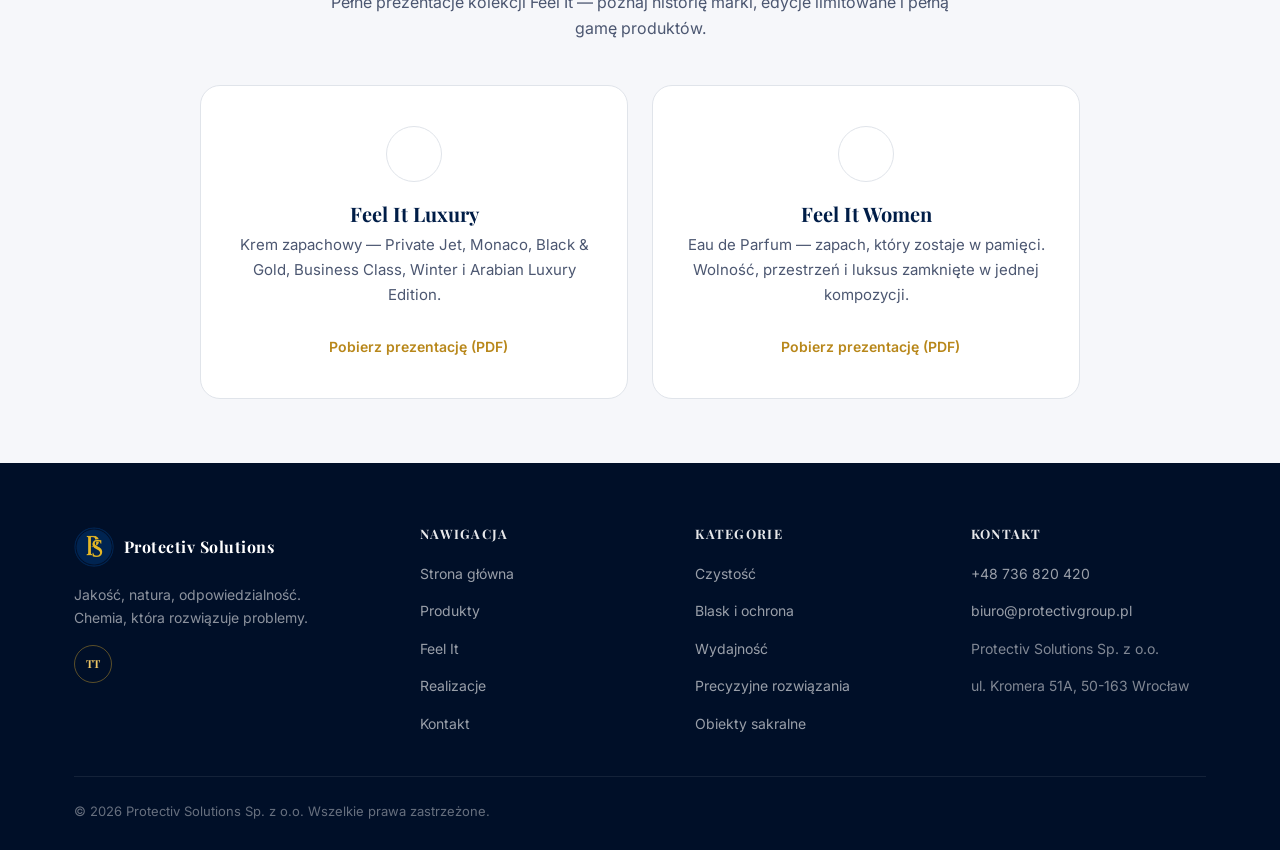
==== commit f4011ea8: "zmiany w html, nowe pdf oraz php" ====
--- a/feel-it.html
+++ b/feel-it.html
@@ -91,6 +91,16 @@
   </section>
 
   <!-- ═══════════════════════════════════════════
+       LIFESTYLE BANNER
+  ═══════════════════════════════════════════ -->
+  <section class="feelit-lifestyle" data-lightbox-src="images/feel-it/feel-it-woman.jpeg" data-lightbox-alt="Feel It — poczucie wolności">
+    <img src="images/feel-it/feel-it-woman.jpeg" alt="Feel It — poczucie wolności" loading="lazy" />
+    <div class="feelit-lifestyle-quote">
+      <p>Są miejsca, które dają poczucie wolności. Przestrzeń.</p>
+    </div>
+  </section>
+
+  <!-- ═══════════════════════════════════════════
        KREM ZAPACHOWY
   ═══════════════════════════════════════════ -->
   <section class="section feelit-dark-section">
@@ -121,14 +131,28 @@
   </section>
 
   <!-- ═══════════════════════════════════════════
-       PREZENTACJA (placeholder)
+       PREZENTACJE MARKI
   ═══════════════════════════════════════════ -->
   <section class="section-tight section-surface">
     <div class="container">
-      <div class="feelit-presentation">
-        <div class="feelit-presentation-icon"><i data-lucide="play-circle"></i></div>
-        <h3>Prezentacja marki Feel It</h3>
-        <p>Pełna prezentacja marki pojawi się tutaj wkrótce.</p>
+      <div class="feelit-collection-head">
+        <span class="feelit-collection-label">Do pobrania</span>
+        <h2>Prezentacje marki Feel It</h2>
+        <p>Pełne prezentacje kolekcji Feel It — poznaj historię marki, edycje limitowane i pełną gamę produktów.</p>
+      </div>
+      <div class="feelit-presentations-grid">
+        <a href="pdf/feel-it-luxury.pdf" target="_blank" rel="noopener" class="feelit-presentation-card">
+          <div class="feelit-presentation-icon"><i data-lucide="file-text"></i></div>
+          <h3>Feel It Luxury</h3>
+          <p>Krem zapachowy — Private Jet, Monaco, Black &amp; Gold, Business Class, Winter i Arabian Luxury Edition.</p>
+          <span class="feelit-presentation-link"><i data-lucide="download"></i> Pobierz prezentację (PDF)</span>
+        </a>
+        <a href="pdf/feel-it-women.pdf" target="_blank" rel="noopener" class="feelit-presentation-card">
+          <div class="feelit-presentation-icon"><i data-lucide="file-text"></i></div>
+          <h3>Feel It Women</h3>
+          <p>Eau de Parfum — zapach, który zostaje w pamięci. Wolność, przestrzeń i luksus zamknięte w jednej kompozycji.</p>
+          <span class="feelit-presentation-link"><i data-lucide="download"></i> Pobierz prezentację (PDF)</span>
+        </a>
       </div>
     </div>
   </section>
@@ -156,10 +180,7 @@
           </div>
           <p class="footer-tagline">Jakość, natura, odpowiedzialność. Chemia, która rozwiązuje problemy.</p>
           <div class="footer-social">
-            <a href="https://www.instagram.com" target="_blank" rel="noopener" class="social-badge" aria-label="Instagram">IG</a>
             <a href="https://www.tiktok.com/@protective_solutions" target="_blank" rel="noopener" class="social-badge" aria-label="TikTok">TT</a>
-            <a href="https://www.pinterest.com" target="_blank" rel="noopener" class="social-badge" aria-label="Pinterest">PN</a>
-            <a href="https://www.facebook.com" target="_blank" rel="noopener" class="social-badge" aria-label="Facebook">FB</a>
           </div>
         </div>
         <div class="footer-links-group">
@@ -179,13 +200,14 @@
             <li><a href="produkty.html#blask-i-ochrona" class="footer-link">Blask i ochrona</a></li>
             <li><a href="produkty.html#wydajnosc" class="footer-link">Wydajność</a></li>
             <li><a href="produkty.html#precyzyjne-rozwiazania" class="footer-link">Precyzyjne rozwiązania</a></li>
+            <li><a href="produkty.html#obiekty-sakralne" class="footer-link">Obiekty sakralne</a></li>
           </ul>
         </div>
         <div class="footer-links-group">
           <h4 class="footer-links-title">Kontakt</h4>
           <ul class="footer-links-list">
             <li><a href="tel:+48736820420" class="footer-link">+48 736 820 420</a></li>
-            <li><a href="mailto:andrzejz.ozon@gmail.com" class="footer-link">andrzejz.ozon@gmail.com</a></li>
+            <li><a href="mailto:biuro@protectivgroup.pl" class="footer-link">biuro@protectivgroup.pl</a></li>
             <li><span class="footer-link-plain">Protectiv Solutions Sp. z o.o.</span></li>
             <li><span class="footer-link-plain">ul. Kromera 51A, 50-163 Wrocław</span></li>
           </ul>
--- a/css/feel-it.css
+++ b/css/feel-it.css
@@ -69,6 +69,31 @@
 .feelit-gallery-item img { width: 100%; height: 100%; object-fit: cover; transition: transform .5s ease; }
 .feelit-gallery-item:hover img { transform: scale(1.06); }
 
+/* ─── LIFESTYLE BANNER ───────────────────────────────────────── */
+.feelit-lifestyle {
+  position: relative;
+  display: block;
+  width: 100%;
+  max-height: 620px;
+  overflow: hidden;
+  cursor: zoom-in;
+}
+.feelit-lifestyle img { width: 100%; height: 100%; object-fit: cover; display: block; }
+.feelit-lifestyle-quote {
+  position: absolute;
+  left: 0; right: 0; bottom: 0;
+  padding: 48px clamp(24px, 6vw, 80px);
+  background: linear-gradient(to top, rgba(0,0,0,0.55), rgba(0,0,0,0));
+}
+.feelit-lifestyle-quote p {
+  color: #fff;
+  font-family: 'Playfair Display', serif;
+  font-style: italic;
+  font-size: clamp(20px, 3vw, 30px);
+  max-width: 560px;
+  margin: 0;
+}
+
 /* ─── GALLERY (Krem zapachowy, ciemna sekcja) ───────────────── */
 .feelit-dark-section { background: #0b0b0f; }
 .feelit-dark-section .feelit-collection-head p { color: rgba(255,255,255,0.6); }
@@ -80,13 +105,28 @@
 }
 .feelit-gallery-dark .feelit-gallery-item { aspect-ratio: 3/2; }
 
-/* ─── PREZENTACJA (placeholder) ─────────────────────────────── */
-.feelit-presentation {
-  border: 1.5px dashed var(--color-border);
+/* ─── PREZENTACJE DO POBRANIA ────────────────────────────────── */
+.feelit-presentations-grid {
+  display: grid;
+  grid-template-columns: repeat(2, 1fr);
+  gap: 24px;
+  max-width: 880px;
+  margin: 0 auto;
+}
+.feelit-presentation-card {
+  border: 1px solid var(--color-border);
   border-radius: var(--radius-lg);
-  padding: 64px 32px;
+  padding: 40px 32px;
   text-align: center;
-  background: var(--color-surface);
+  background: #fff;
+  text-decoration: none;
+  color: inherit;
+  transition: transform .25s ease, box-shadow .25s ease, border-color .25s ease;
+}
+.feelit-presentation-card:hover {
+  transform: translateY(-4px);
+  box-shadow: var(--shadow-card);
+  border-color: var(--color-gold-dark);
 }
 .feelit-presentation-icon {
   width: 56px; height: 56px;
@@ -98,8 +138,14 @@
   color: var(--color-gold-dark);
 }
 .feelit-presentation-icon svg { width: 24px; height: 24px; }
-.feelit-presentation h3 { font-size: 20px; margin-bottom: 8px; }
-.feelit-presentation p { color: var(--color-text-secondary); font-size: 15px; max-width: 420px; margin: 0 auto; }
+.feelit-presentation-card h3 { font-size: 20px; margin-bottom: 8px; }
+.feelit-presentation-card p { color: var(--color-text-secondary); font-size: 15px; margin: 0 auto 20px; }
+.feelit-presentation-link {
+  display: inline-flex; align-items: center; gap: 8px;
+  font-size: 14px; font-weight: 600;
+  color: var(--color-gold-dark);
+}
+.feelit-presentation-link svg { width: 16px; height: 16px; }
 
 @media (max-width: 960px) {
   .feelit-gallery { grid-template-columns: 1fr 1fr; }
@@ -108,4 +154,5 @@
 @media (max-width: 560px) {
   .feelit-gallery { grid-template-columns: 1fr; }
   .feelit-gallery-dark { grid-template-columns: 1fr; }
+  .feelit-presentations-grid { grid-template-columns: 1fr; }
 }
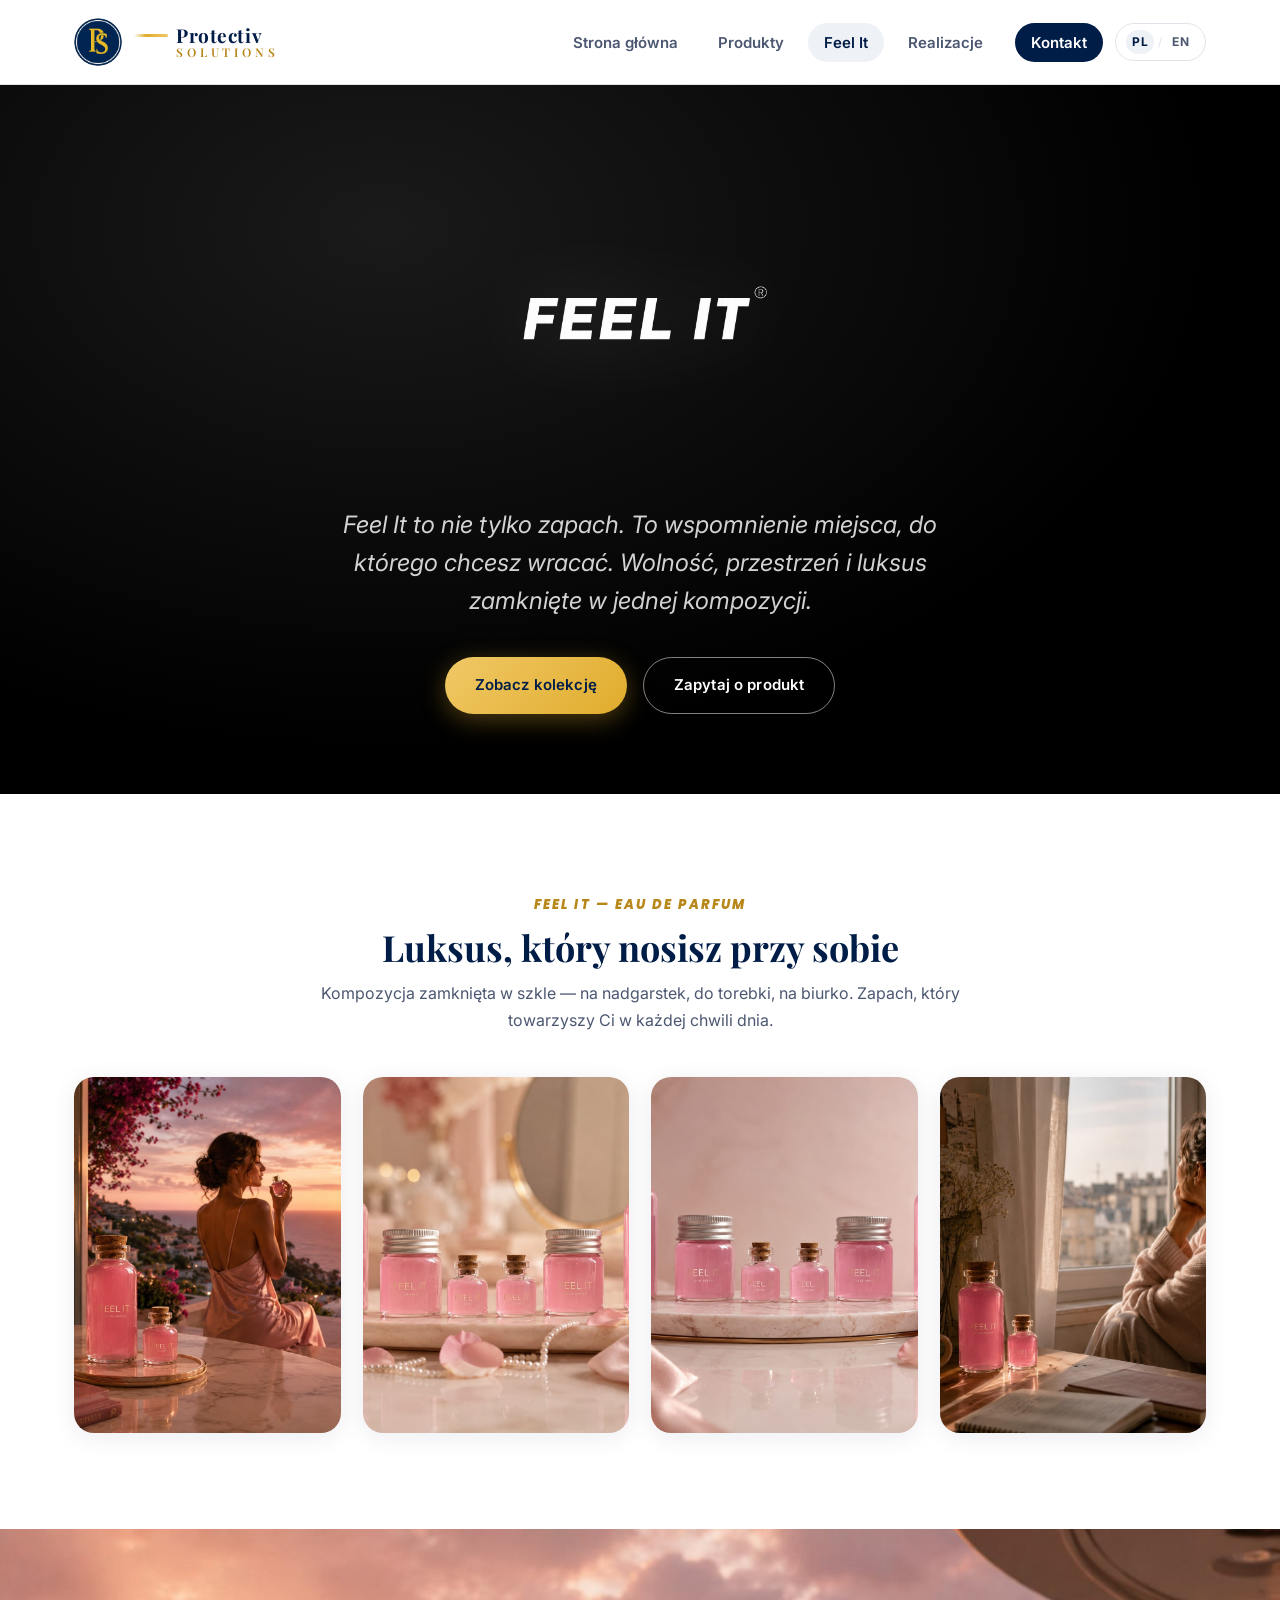
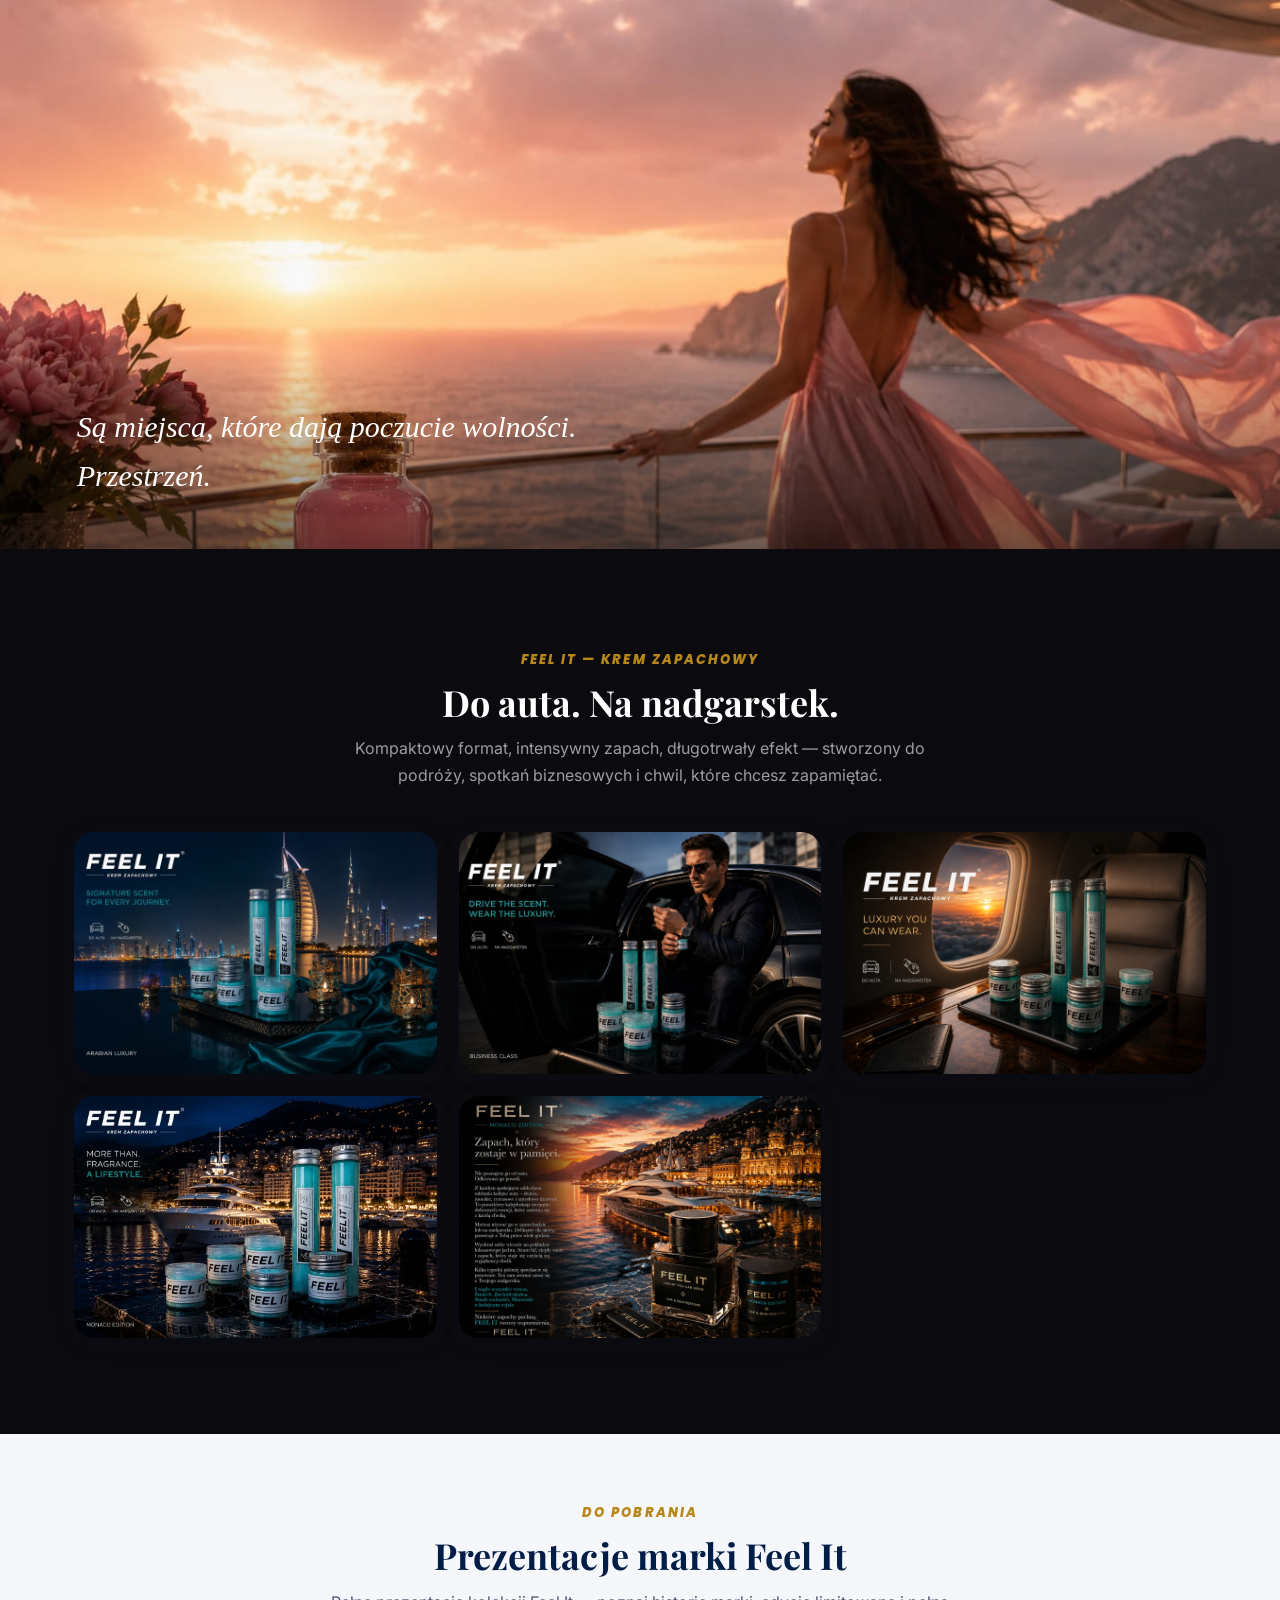
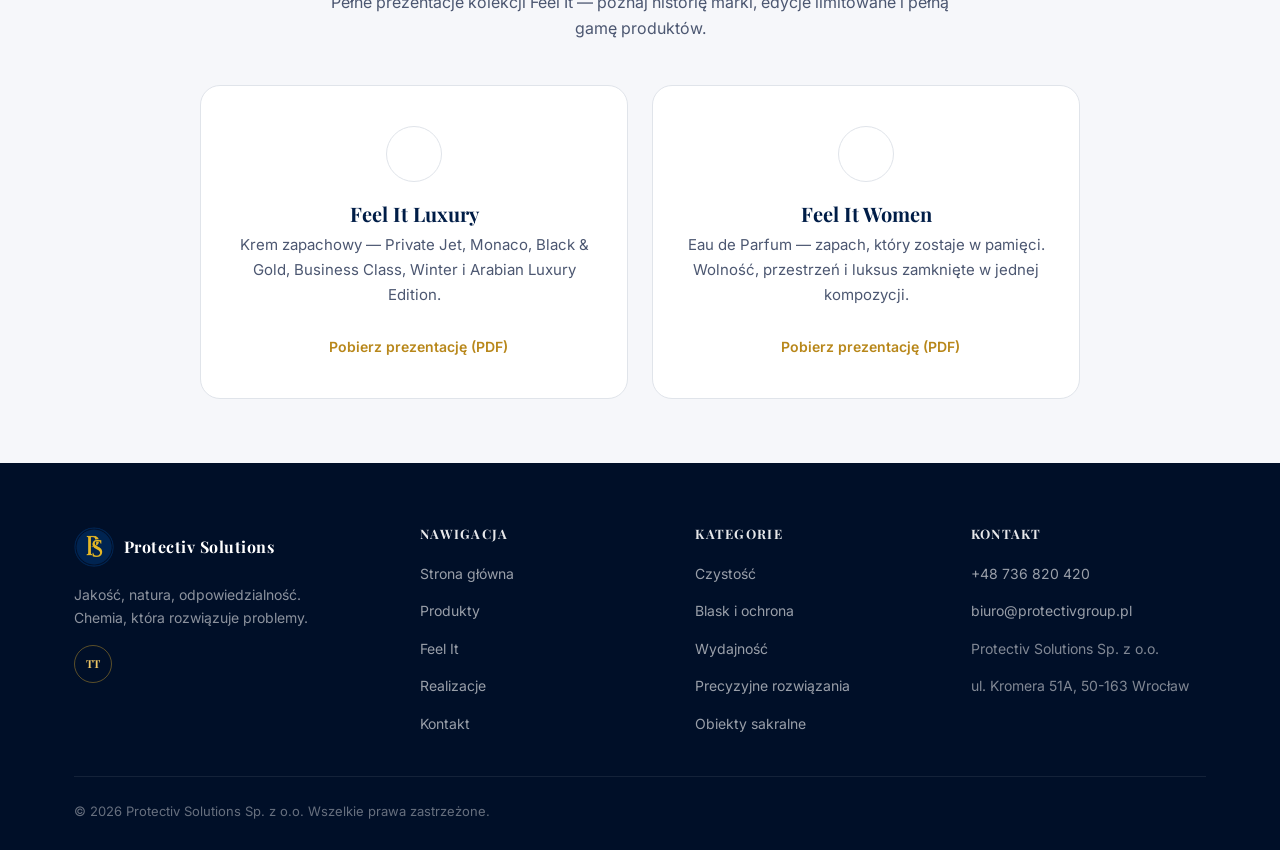
==== commit 24039bc9: "angielska wersja strony" ====
--- a/feel-it.html
+++ b/feel-it.html
@@ -38,6 +38,11 @@
         <li><a href="feel-it.html" class="navbar-link is-active">Feel It</a></li>
         <li><a href="realizacje.html" class="navbar-link">Realizacje</a></li>
         <li><a href="kontakt.html" class="navbar-link navbar-link-cta">Kontakt</a></li>
+        <li class="navbar-lang">
+          <span class="navbar-lang-link is-active">PL</span>
+          <span class="navbar-lang-sep">/</span>
+          <a href="en/feel-it.html" class="navbar-lang-link">EN</a>
+        </li>
       </ul>
       <button class="navbar-hamburger" id="navbarHamburger" aria-label="Otwórz menu" aria-expanded="false">
         <span class="hamburger-bar"></span>
--- a/css/styles.css
+++ b/css/styles.css
@@ -207,6 +207,28 @@
   margin-left: 8px;
 }
 .navbar-link-cta:hover { background: var(--color-navy-700); }
+
+.navbar-lang {
+  display: flex;
+  align-items: center;
+  gap: 4px;
+  margin-left: 4px;
+  padding: 6px 10px;
+  border-radius: var(--radius-pill);
+  border: 1px solid var(--color-border);
+}
+.navbar-lang-link {
+  font-size: 12px;
+  font-weight: 700;
+  letter-spacing: 0.04em;
+  color: var(--color-text-secondary);
+  padding: 2px 6px;
+  border-radius: var(--radius-pill);
+  transition: color var(--transition-fast), background var(--transition-fast);
+}
+.navbar-lang-link:hover { color: var(--color-navy); }
+.navbar-lang-link.is-active { color: var(--color-navy); background: var(--color-surface-alt); }
+.navbar-lang-sep { color: var(--color-border); font-size: 12px; }
 
 .navbar-hamburger {
   display: none;
